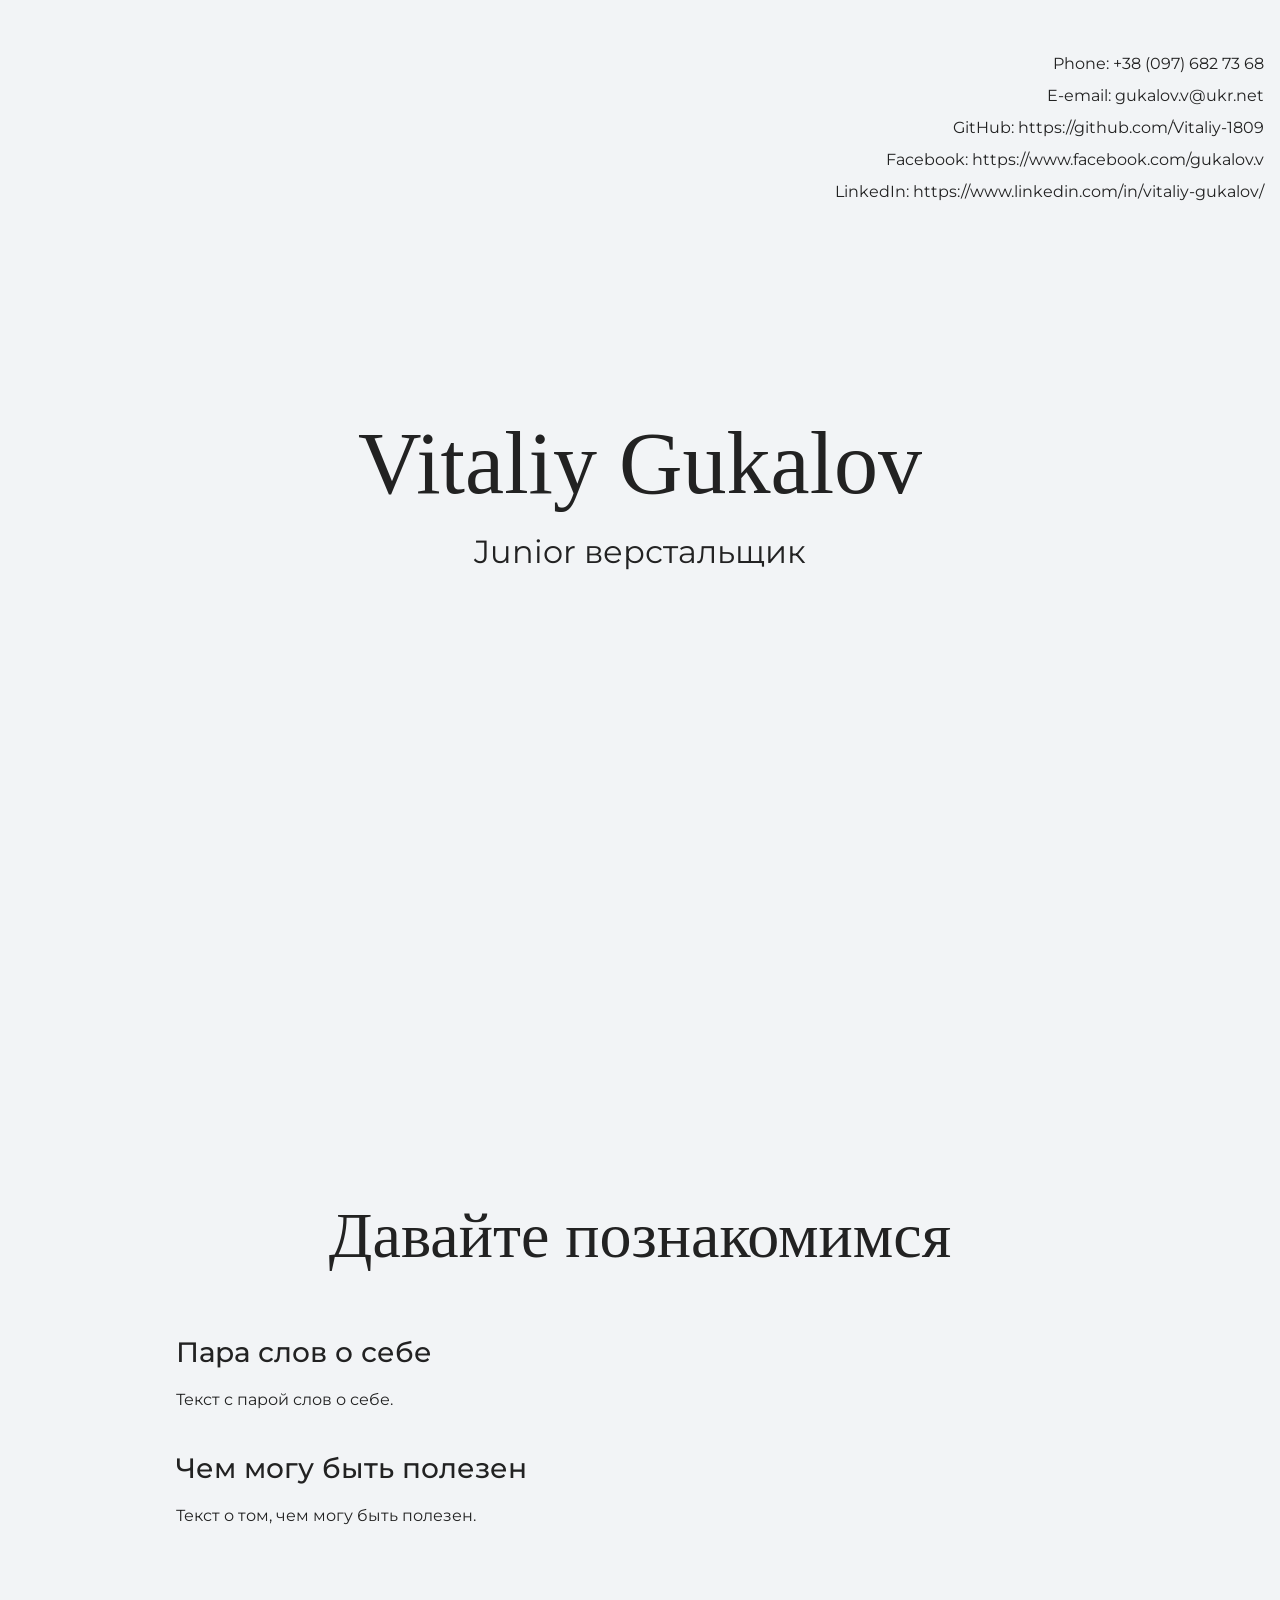
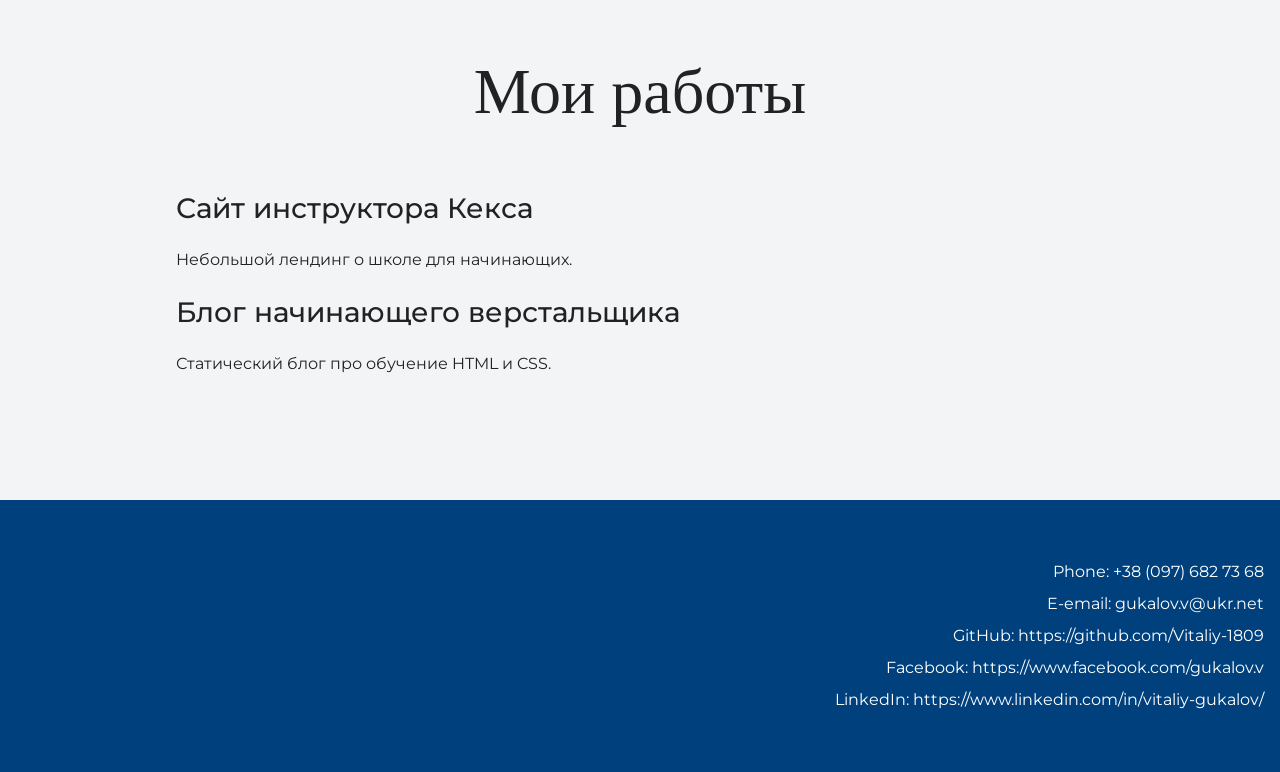
==== index.html @ 78ccd0f3 "loading site files" ====
<!DOCTYPE html>
<html lang="ru">
  <head>
    <meta charset="UTF-8">
    <link rel="stylesheet" href="style.css">
    <link rel="stylesheet" href="https://fonts.googleapis.com/css?family=Montserrat:400,500,700|Old+Standard+TT&display=swap&subset=cyrillic" >
    <title>Портфолио Junior верстальщика</title>
  </head>

  <body>
    <header class="page-header">
      <div class="container">
        <p>Phone: +38 (097) 682 73 68<br>
        E-email: gukalov.v@ukr.net<br>
        GitHub: https://github.com/Vitaliy-1809<br>
        Facebook: https://www.facebook.com/gukalov.v<br>
        LinkedIn: https://www.linkedin.com/in/vitaliy-gukalov/</p>
      </div>
    </header>

    <section class="hero-image">
      <div class="container">
        <h1 class="heading">Vitaliy Gukalov</h1>
        <p>Junior верстальщик</p>
      </div>
    </section>

    <section class="intro">
      <div class="container">
        <h2 class="subheading">Давайте познакомимся</h2>
        <h3>Пара слов о себе</h3>
        <p>Текст с парой слов о себе.</p>
        <h3>Чем могу быть полезен</h3>
        <p>Текст о том, чем могу быть полезен.</p>
      </div>
    </section>

    <section class="portfolio">
      <div class="container">
        <h2 class="subheading">Мои работы</h2>

        <h3>Сайт инструктора Кекса</h3>
        <p>Небольшой лендинг о школе для начинающих.</p>

        <h3>Блог начинающего верстальщика</h3>
        <p>Статический блог про обучение HTML и CSS.</p>
      </div>
    </section>

    <footer class="page-footer">
      <div class="container">
        <p>Phone: +38 (097) 682 73 68<br>
        E-email: gukalov.v@ukr.net<br>
        GitHub: https://github.com/Vitaliy-1809<br>
        Facebook: https://www.facebook.com/gukalov.v<br>
        LinkedIn: https://www.linkedin.com/in/vitaliy-gukalov/</p>
      </div>
    </footer>
  </body>
</html>
---- style.css ----
body {
  margin: 0;
  min-width: 960px;
  font-family: "Montserrat", "Helvetica", "Arial", sans-serif;
  font-size: 16px;
  line-height: 32px;
  color: #222222;
  background-color: #f2f4f6;
  background-image: url("img/hero-bg.jpg");
  background-repeat: no-repeat;
  background-position: top center;
}

.container {
  max-width: 928px;
  margin: 0 auto;
  padding: 0 16px;
}

.page-header {
  margin: 0 0 160px;
  padding: 32px 0 32px;
}

.page-header .container,
.page-footer .container {
  max-width: 1408px;
  text-align: right;
}

.page-header a {
  margin-left: 56px;
  color: #288be6;
  text-decoration: none;
  background-repeat: no-repeat;
  background-position: left;
}

.header-email {
  padding-left: 30px;
  background-image: url("img/icon-email-header.svg");
}

.header-phone {
  padding-left: 25px;
  background-image: url("img/icon-phone-header.svg");
}

.hero-image {
  margin-bottom: 620px;
}

.hero-image .container {
  max-width: 1408px;
  text-align: center;
}

.heading {
  margin: 0 0 16px;
  font-family: "Old Standard TT", "Times", "Times New Roman", serif;
  font-size: 88px;
  line-height: 96px;
  font-weight: 400;
}

.hero-image p {
  margin: 0;
  font-size: 32px;
  line-height: 48px;
}

.intro {
  margin: 0 0 120px;
}

.subheading {
  margin: 0 0 56px;
  font-family: "Old Standard TT", "Times", "Times New Roman", serif;
  font-size: 64px;
  line-height: 80px;
  font-weight: 400;
  text-align: center;
}

.user-image {
  margin: 0 0 32px;
  text-align: center;
}

.intro h3,
.portfolio h3 {
  margin: 0 0 12px;
  font-size: 28px;
  line-height: 40px;
  font-weight: 500;
}

.intro p {
  margin: 0 0 32px;
}

.skills-list {
  margin: 0;
  padding: 0;
}

.skills-list dt {
  padding-left: 32px;
  background-repeat: no-repeat;
  background-position: left;
}

.skill-html {
  background-image: url("img/icon-html.svg");
}

.skill-css {
  background-image: url("img/icon-css.svg");
}

.level {
  margin: 4px 0 16px;
  padding: 0;
  height: 14px;
  font-size: 0;
  background-color: #ffffff;
  border: 1px solid #86c3fa;
  border-radius: 8px;
}

.level div {
  margin: 1px;
  height: 12px;
  background-color: #288be6;
  border-radius: 6px;
}

.portfolio {
  margin: 0 0 120px;
}

.projects {
  margin: 0;
  padding: 0;
  list-style: none;
}

.projects li {
  margin: 0 0 80px;
}

.project-image {
  margin: 0 0 24px;
  text-align: center;
}

.projects p {
  margin: 0 0 24px;
}

.button {
  padding: 6px 20px;
  display: inline-block;
  vertical-align: baseline;
  text-decoration: none;
  text-transform: uppercase;
  border-radius: 4px;
  background-color: #288be6;
  color: #ffffff;
}

.page-footer {
  padding: 40px 0;
  background-color: #00417d;
  color: #ffffff;
}

.page-footer a {
  margin-left: 56px;
  color: inherit;
  text-decoration: none;
  background-repeat: no-repeat;
  background-position: left;
}

.footer-email {
  padding-left: 30px;
  background-image: url("img/icon-email-footer.svg");
}

.footer-phone {
  padding-left: 25px;
  background-image: url("img/icon-phone-footer.svg");
}
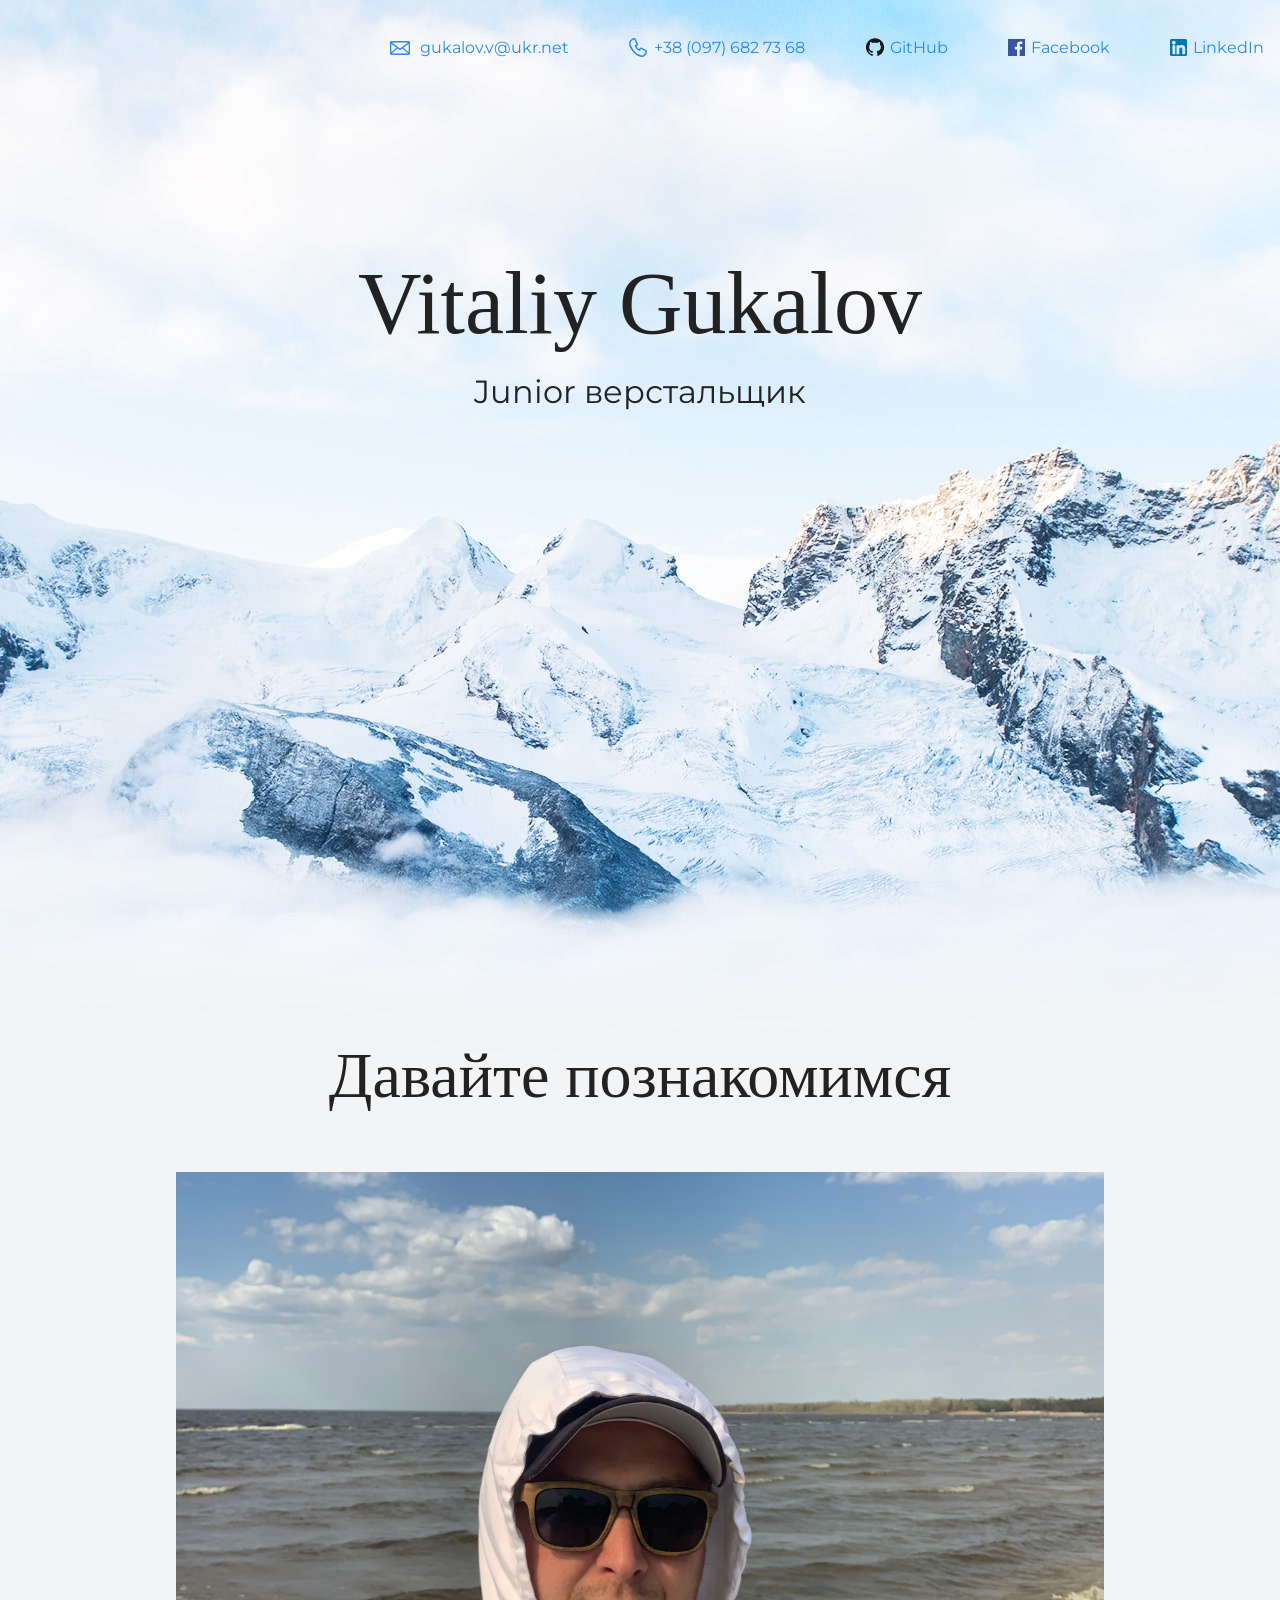
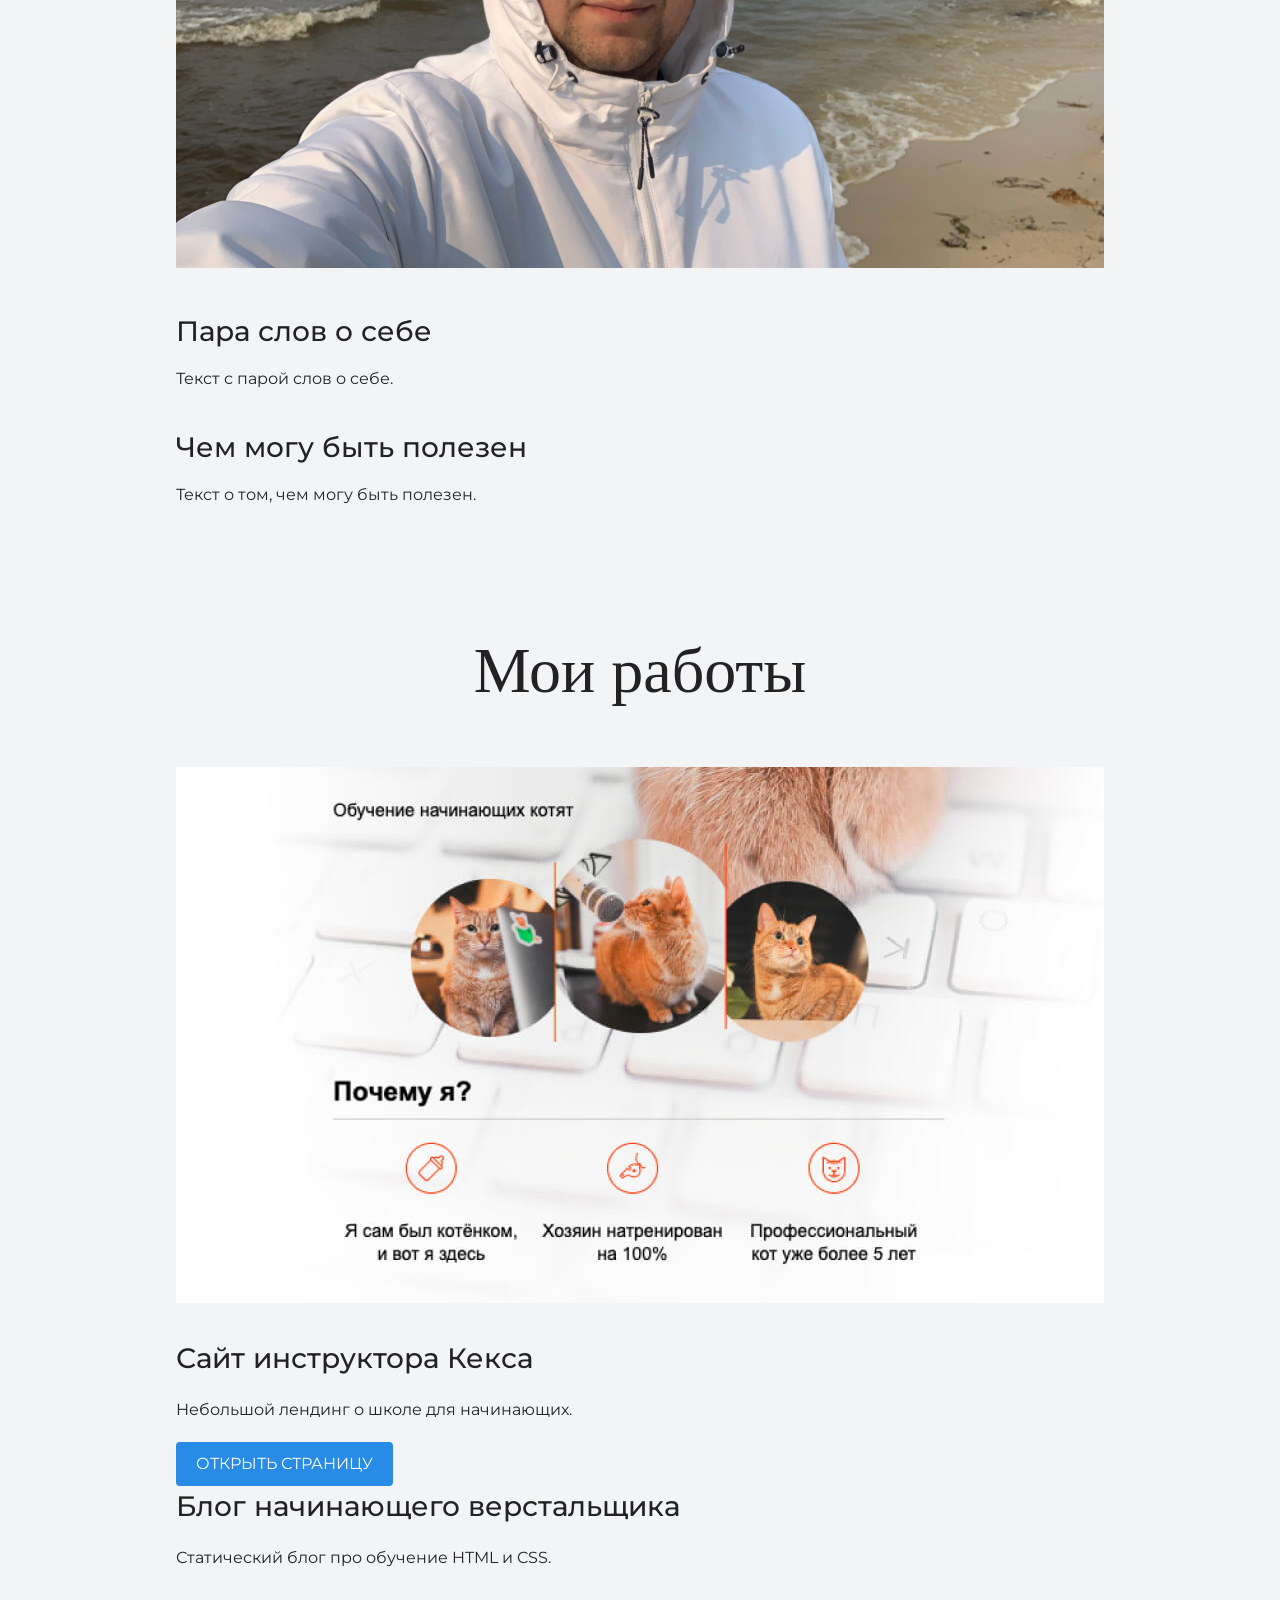
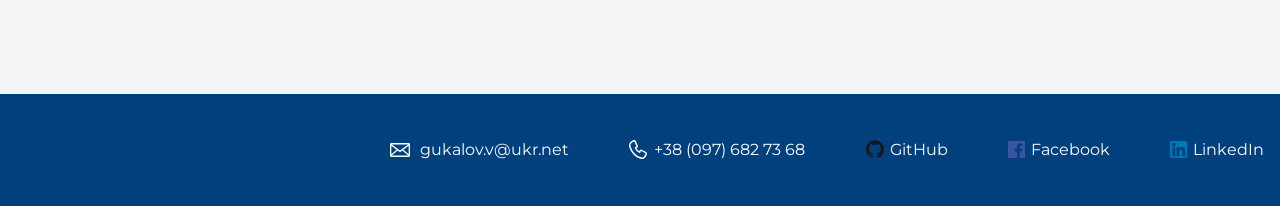
==== commit e28c0b6b: "changes on site" ====
--- a/index.html
+++ b/index.html
@@ -10,11 +10,11 @@
   <body>
     <header class="page-header">
       <div class="container">
-        <p>Phone: +38 (097) 682 73 68<br>
-        E-email: gukalov.v@ukr.net<br>
-        GitHub: https://github.com/Vitaliy-1809<br>
-        Facebook: https://www.facebook.com/gukalov.v<br>
-        LinkedIn: https://www.linkedin.com/in/vitaliy-gukalov/</p>
+        <a class="header-email" href="mailto:gukalov.v@ukr.net">gukalov.v@ukr.net</a>
+        <a class="header-phone" href="tel:+380976827368">+38 (097) 682 73 68</a>
+        <a class="header-github" href="https://github.com/Vitaliy-1809">GitHub</a>
+        <a class="header-facebook" href="https://www.facebook.com/gukalov.v">Facebook</a>
+        <a class="header-linkedin" href="https://www.linkedin.com/in/vitaliy-gukalov/">LinkedIn</a>
       </div>
     </header>
 
@@ -28,6 +28,9 @@
     <section class="intro">
       <div class="container">
         <h2 class="subheading">Давайте познакомимся</h2>
+        <figure class="user-image">
+          <img src="files/user.jpg" width="928" alt="Vitaliy Gukalov">
+        </figure>
         <h3>Пара слов о себе</h3>
         <p>Текст с парой слов о себе.</p>
         <h3>Чем могу быть полезен</h3>
@@ -38,10 +41,12 @@
     <section class="portfolio">
       <div class="container">
         <h2 class="subheading">Мои работы</h2>
-
+        <figure class="project-image">
+          <img src="files/project.jpg" width="928" height="536" alt="Cайт инструктора Кекса">
+        </figure>
         <h3>Сайт инструктора Кекса</h3>
         <p>Небольшой лендинг о школе для начинающих.</p>
-
+        <a class="button" href="source/project/index.html">Открыть страницу</a>
         <h3>Блог начинающего верстальщика</h3>
         <p>Статический блог про обучение HTML и CSS.</p>
       </div>
@@ -49,11 +54,11 @@
 
     <footer class="page-footer">
       <div class="container">
-        <p>Phone: +38 (097) 682 73 68<br>
-        E-email: gukalov.v@ukr.net<br>
-        GitHub: https://github.com/Vitaliy-1809<br>
-        Facebook: https://www.facebook.com/gukalov.v<br>
-        LinkedIn: https://www.linkedin.com/in/vitaliy-gukalov/</p>
+        <a class="footer-email" href="mailto:gukalov.v@ukr.net">gukalov.v@ukr.net</a>
+        <a class="footer-phone" href="tel:+380976827368">+38 (097) 682 73 68</a>
+        <a class="footer-github" href="https://github.com/Vitaliy-1809">GitHub</a>
+        <a class="footer-facebook" href="https://www.facebook.com/gukalov.v">Facebook</a>
+        <a class="footer-linkedin" href="https://www.linkedin.com/in/vitaliy-gukalov/">LinkedIn</a>
       </div>
     </footer>
   </body>
--- a/style.css
+++ b/style.css
@@ -44,6 +44,24 @@
 .header-phone {
   padding-left: 25px;
   background-image: url("img/icon-phone-header.svg");
+}
+
+.header-github {
+  padding-left: 25px;
+  background-image: url("img/icon-github-header.svg");
+  background-size: 20px;
+}
+
+.header-facebook {
+  padding-left: 23px;
+  background-image: url("img/icon-facebook-header.svg");
+  background-size: 17px;
+}
+
+.header-linkedin {
+  padding-left: 23px;
+  background-image: url("img/icon-linkedin-header.svg");
+  background-size: 17px;
 }
 
 .hero-image {
@@ -191,4 +209,22 @@
 .footer-phone {
   padding-left: 25px;
   background-image: url("img/icon-phone-footer.svg");
+}
+
+.footer-github {
+  padding-left: 25px;
+  background-image: url("img/icon-github-footer.svg");
+  background-size: 20px;
+}
+
+.footer-facebook {
+  padding-left: 23px;
+  background-image: url("img/icon-facebook-footer.svg");
+  background-size: 17px;
+}
+
+.footer-linkedin {
+  padding-left: 23px;
+  background-image: url("img/icon-linkedin-footer.svg");
+  background-size: 17px;
 }
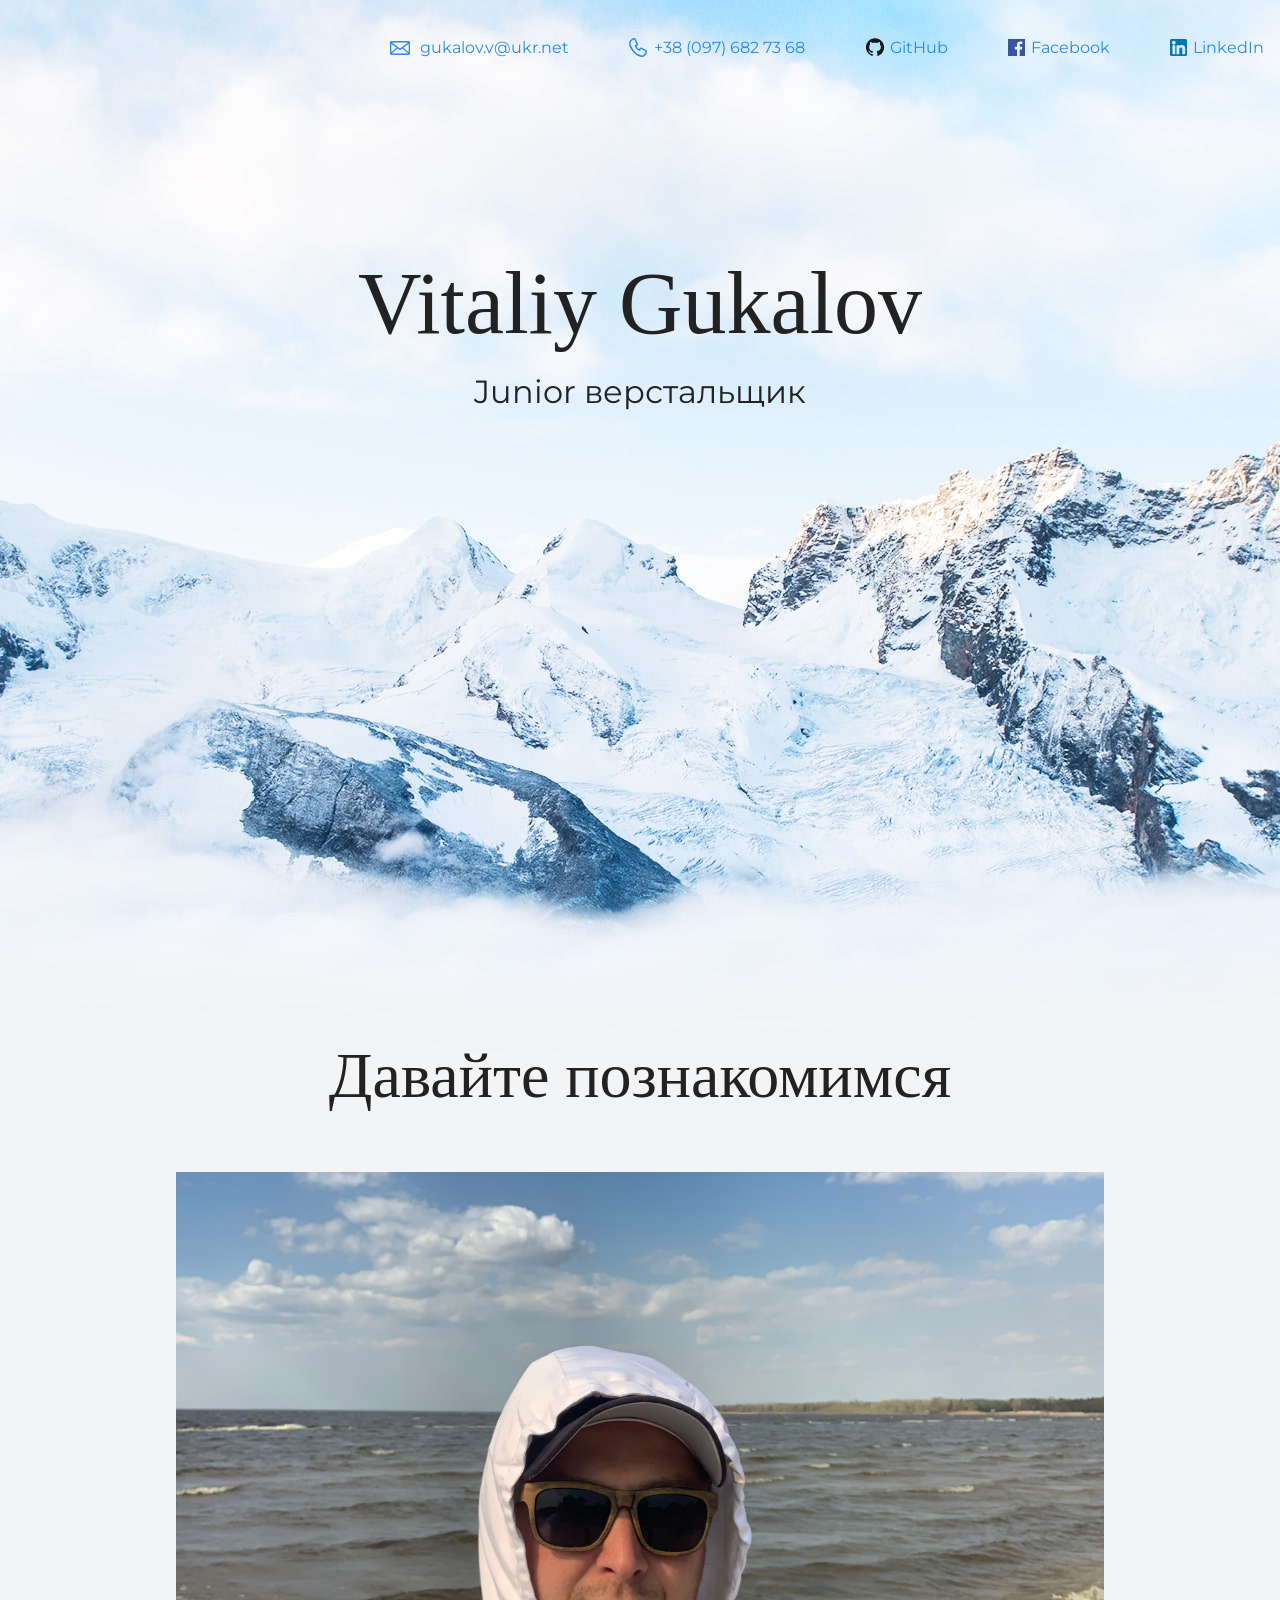
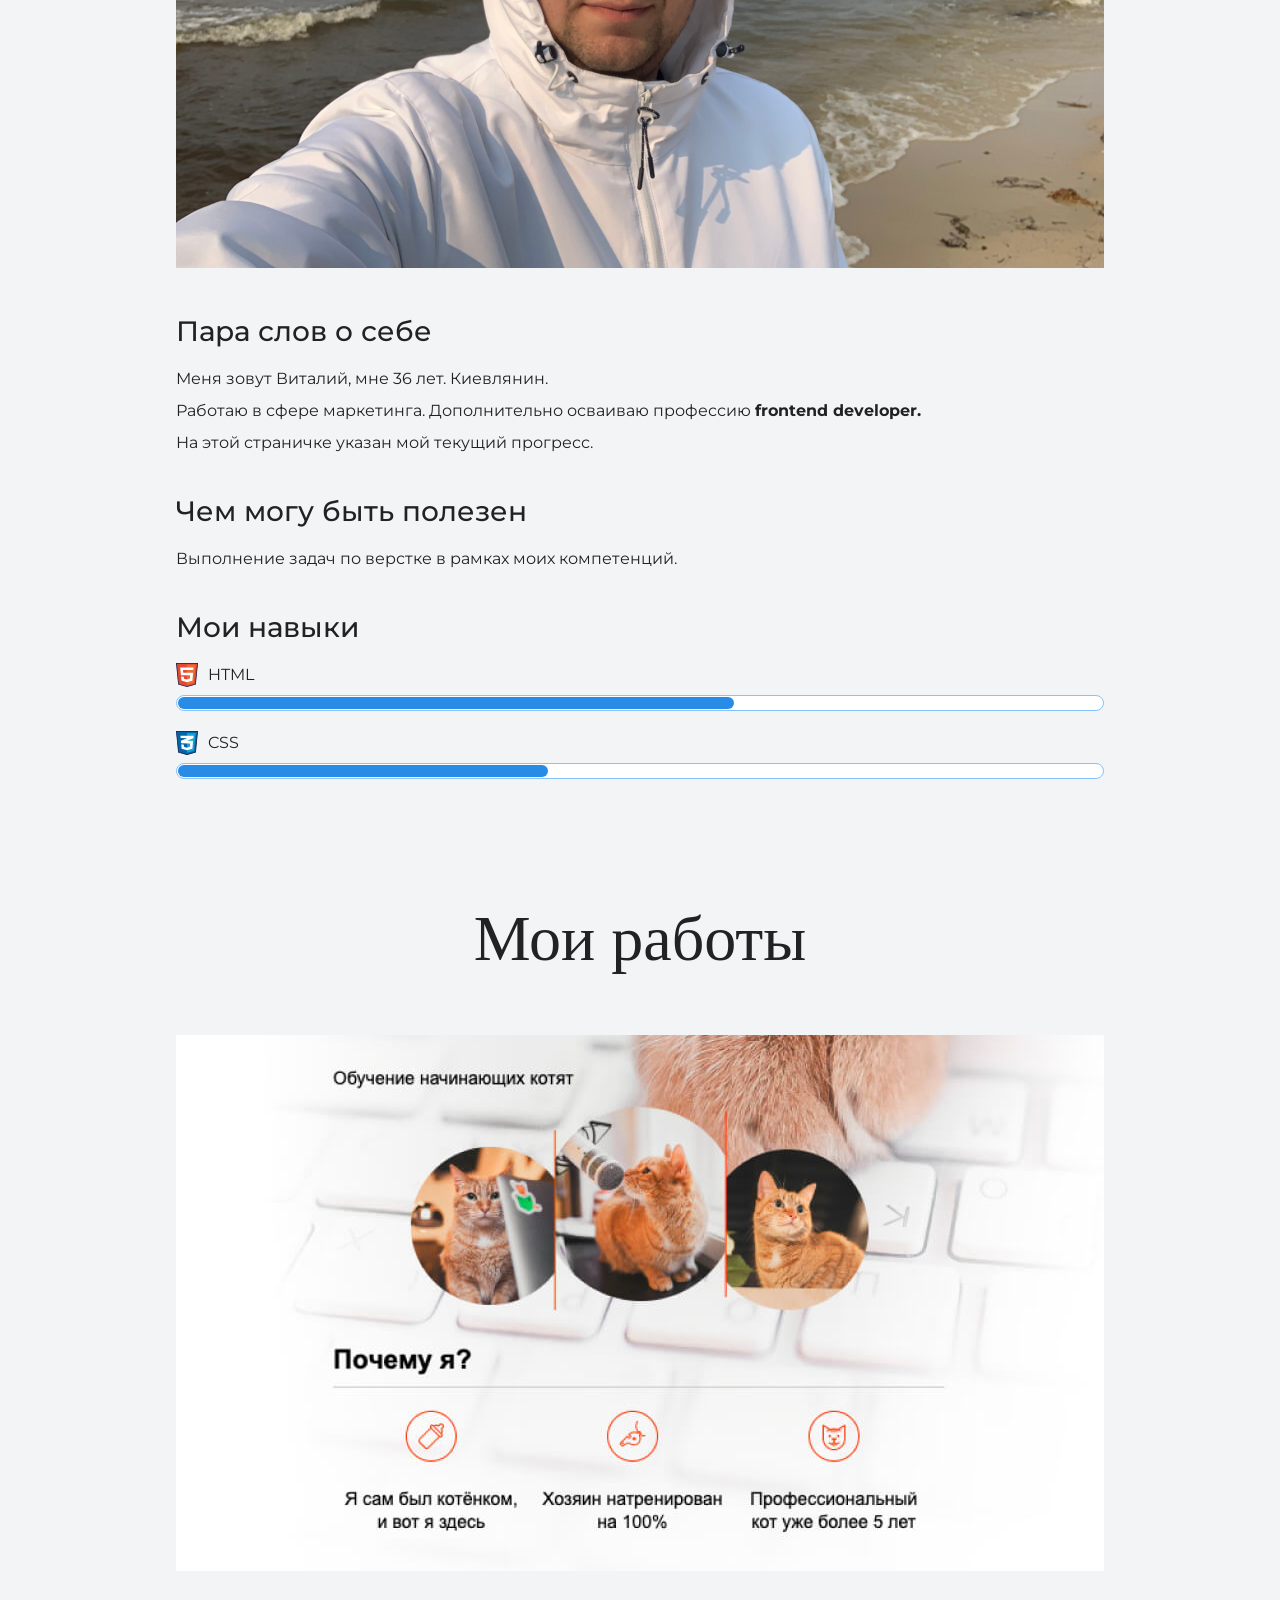
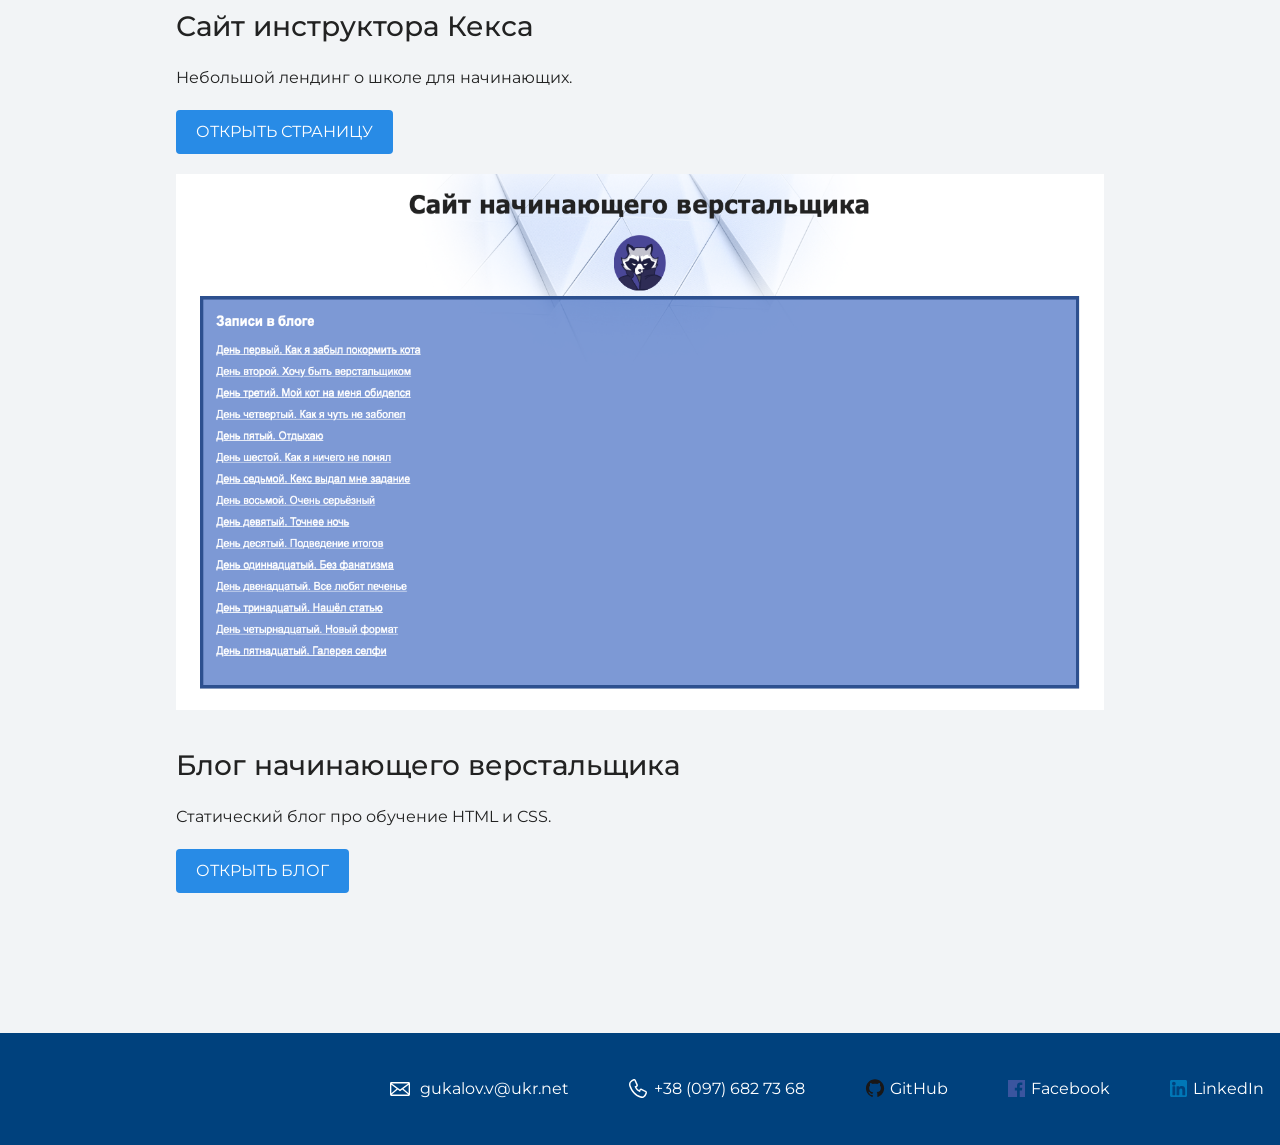
==== commit 239f256f: "final edits on the site" ====
--- a/index.html
+++ b/index.html
@@ -31,10 +31,24 @@
         <figure class="user-image">
           <img src="files/user.jpg" width="928" alt="Vitaliy Gukalov">
         </figure>
-        <h3>Пара слов о себе</h3>
-        <p>Текст с парой слов о себе.</p>
-        <h3>Чем могу быть полезен</h3>
-        <p>Текст о том, чем могу быть полезен.</p>
+        <div>
+          <h3>Пара слов о себе</h3>
+          <p>Меня зовут Виталий, мне 36 лет. Киевлянин.<br> Работаю в сфере маркетинга. Дополнительно осваиваю профессию <b>frontend developer.</b><br>
+          На этой страничке указан мой текущий прогресс.</p>
+        </div>
+        <div>
+          <h3>Чем могу быть полезен</h3>
+          <p>Выполнение задач по верстке в рамках моих компетенций.</p>
+        </div>
+        <div class="skills">
+          <h3>Мои навыки</h3>
+          <dl class="skills-list">
+            <dt class="skill-html">HTML</dt>
+            <dd class="level"><div style="width: 60%;">60%</div></dd>
+            <dt class="skill-css">CSS</dt>
+            <dd class="level"><div style="width: 40%;">40%</div></dd>
+          </dl>
+        </div>
       </div>
     </section>
 
@@ -47,8 +61,12 @@
         <h3>Сайт инструктора Кекса</h3>
         <p>Небольшой лендинг о школе для начинающих.</p>
         <a class="button" href="source/project/index.html">Открыть страницу</a>
+        <figure class="project-image">
+          <img src="files/project2.png" width="928" height="536" alt="Блог начинающего верстальщика">
+        </figure>
         <h3>Блог начинающего верстальщика</h3>
         <p>Статический блог про обучение HTML и CSS.</p>
+        <a class="button" href="source/project6/index.html">Открыть блог</a>
       </div>
     </section>
 
--- a/style.css
+++ b/style.css
@@ -178,6 +178,7 @@
 
 .button {
   padding: 6px 20px;
+  margin-bottom: 20px;
   display: inline-block;
   vertical-align: baseline;
   text-decoration: none;
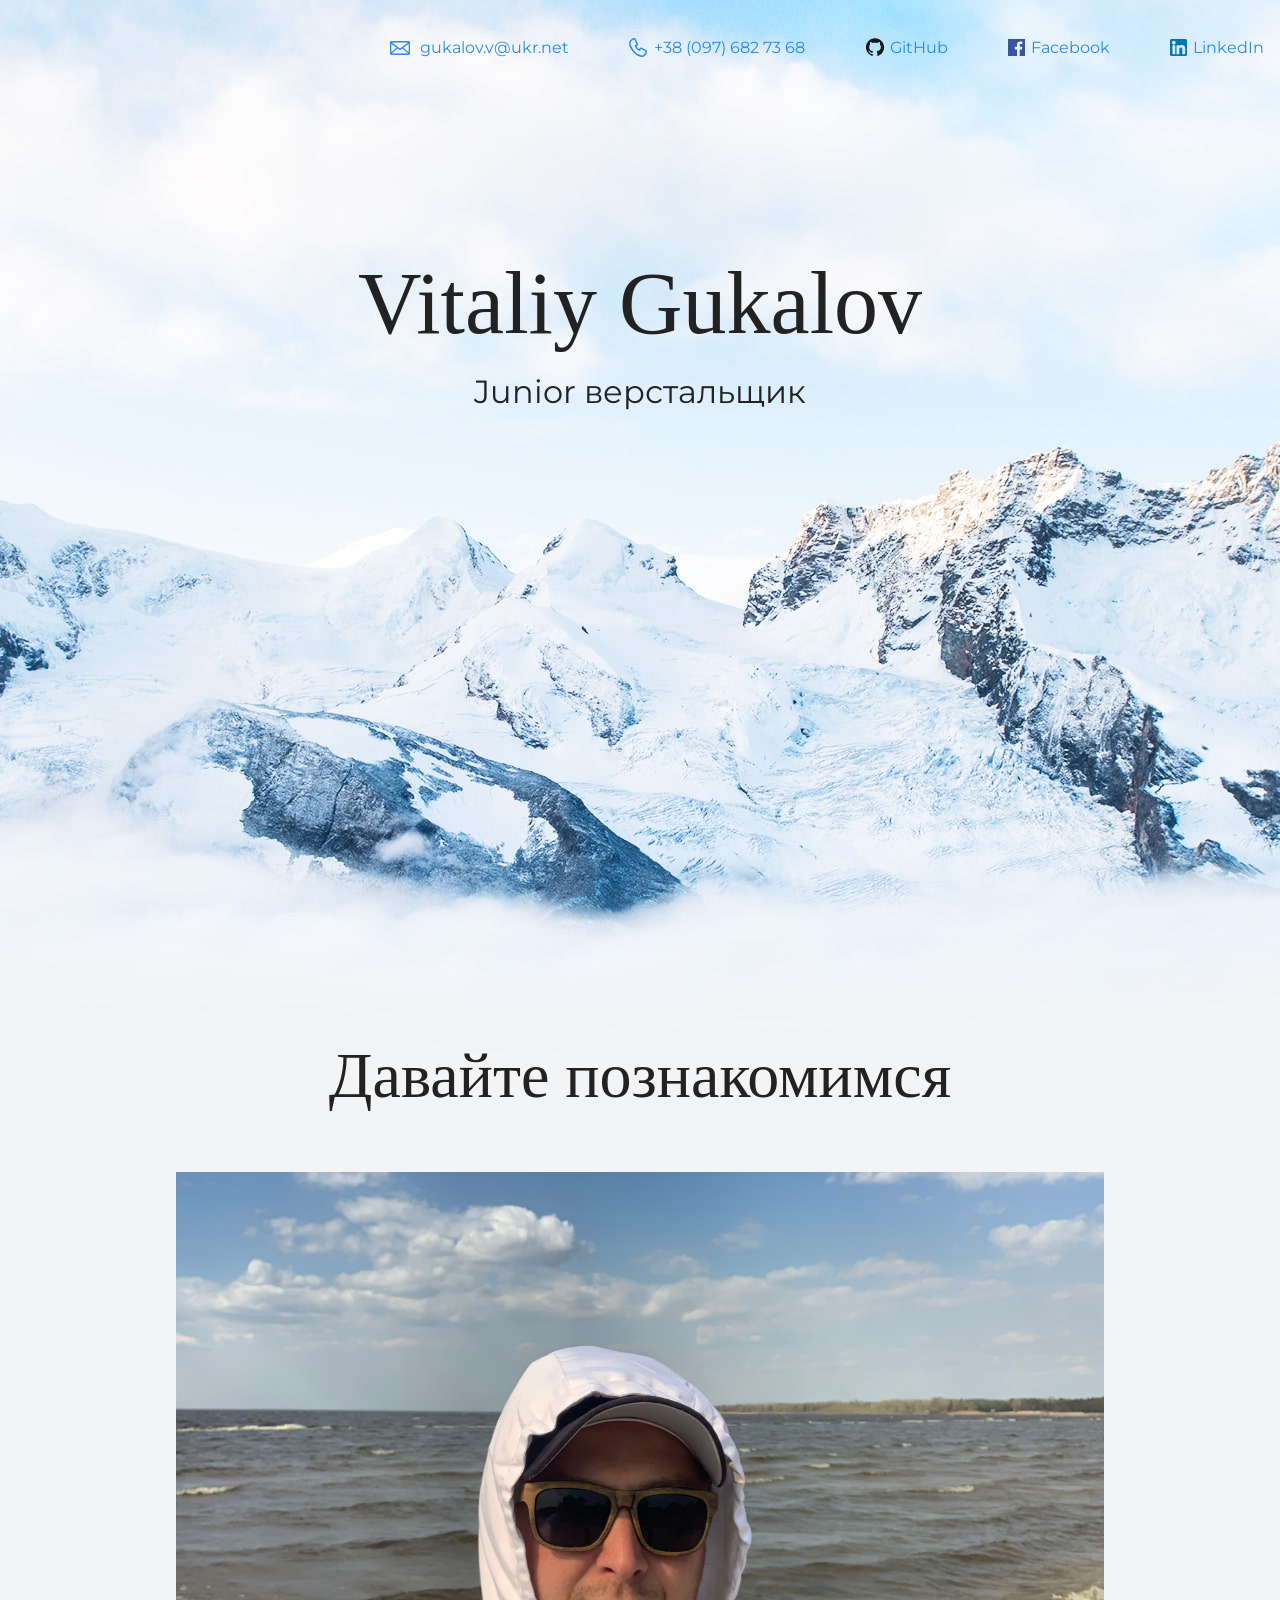
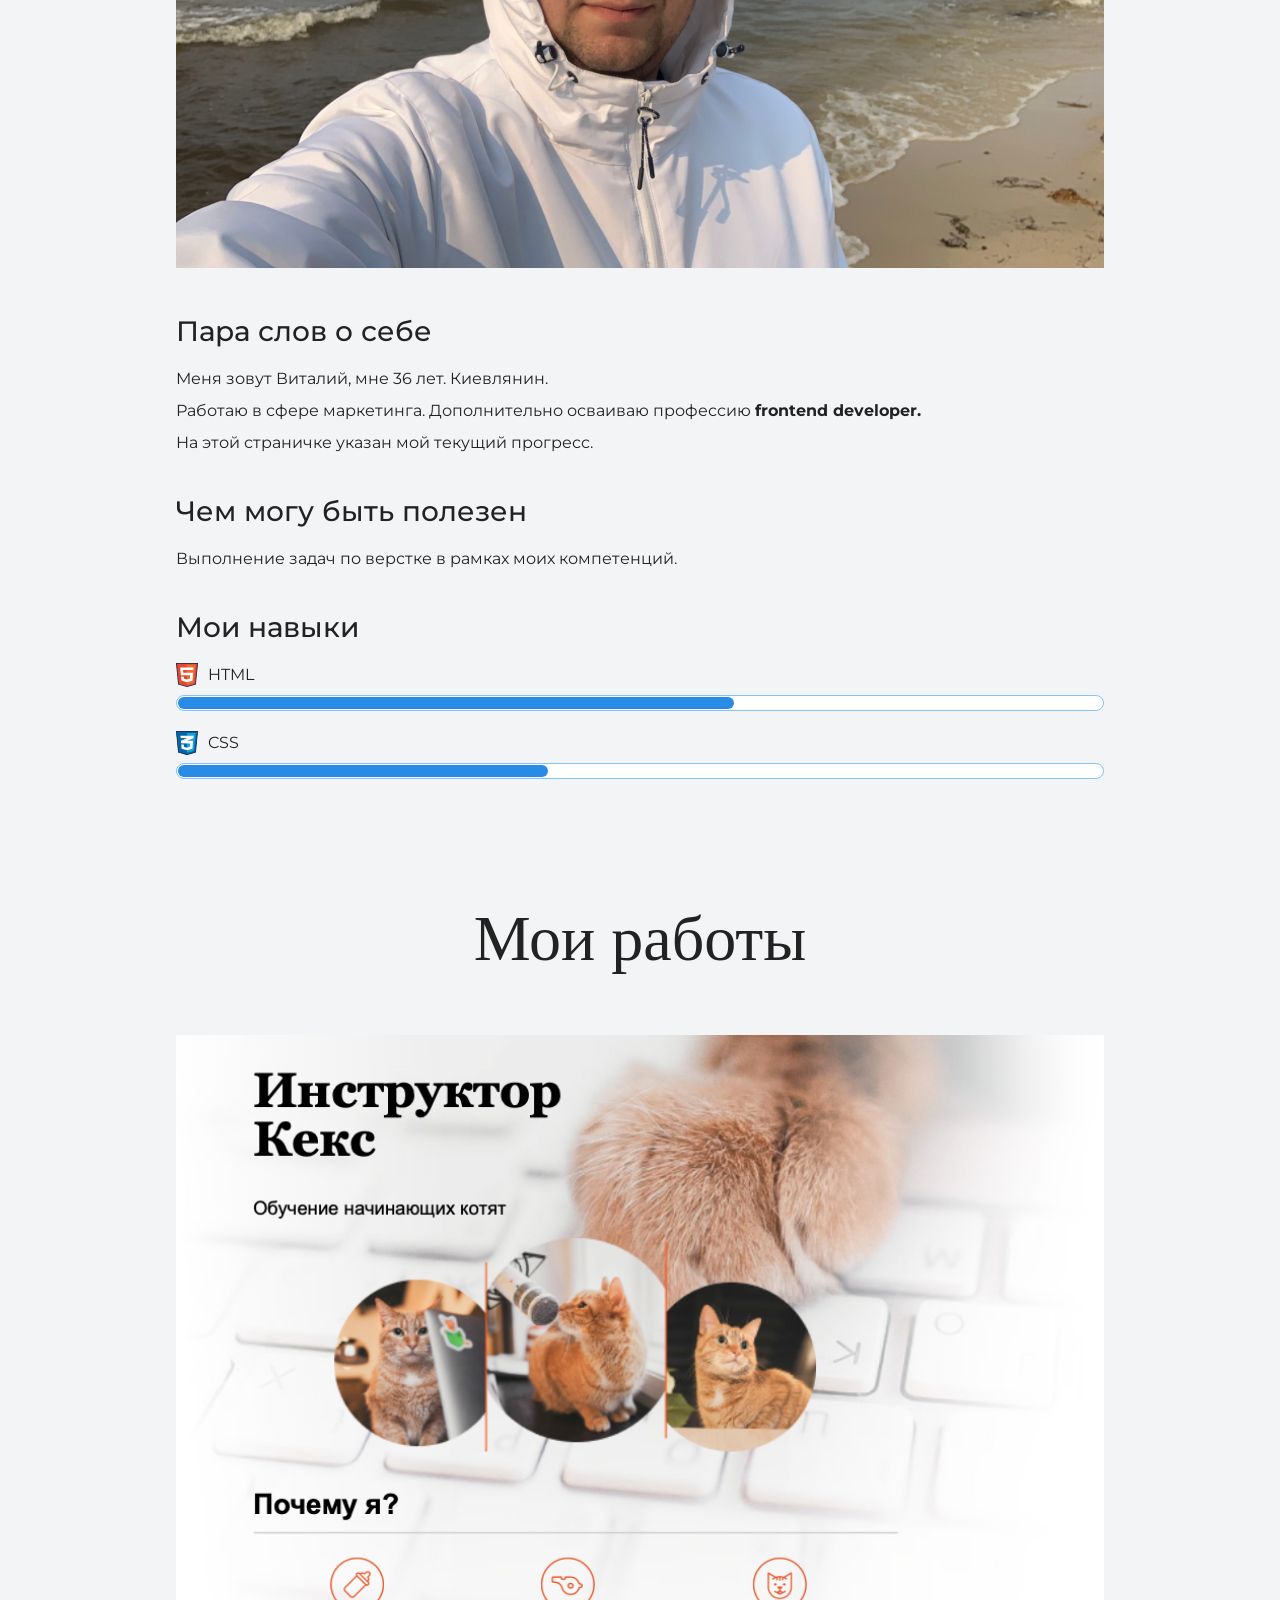
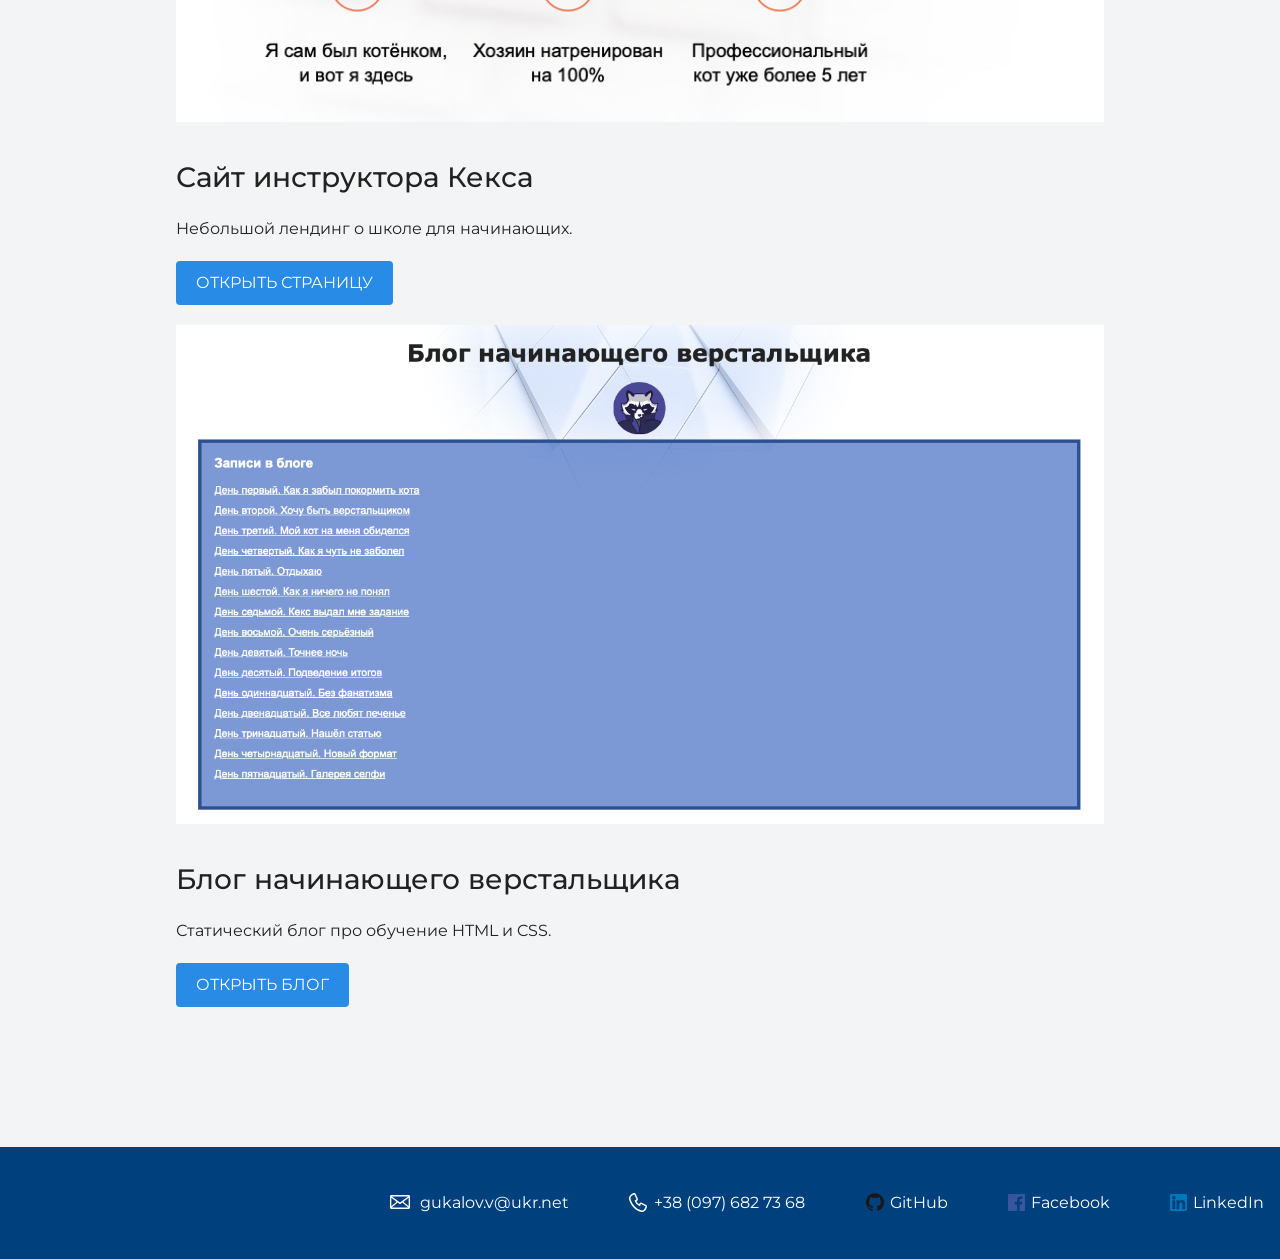
==== commit 57ae348c: "grand final edits on the site" ====
--- a/index.html
+++ b/index.html
@@ -56,13 +56,13 @@
       <div class="container">
         <h2 class="subheading">Мои работы</h2>
         <figure class="project-image">
-          <img src="files/project.jpg" width="928" height="536" alt="Cайт инструктора Кекса">
+          <img src="files/project.png" width="928" alt="Cайт инструктора Кекса">
         </figure>
         <h3>Сайт инструктора Кекса</h3>
         <p>Небольшой лендинг о школе для начинающих.</p>
         <a class="button" href="source/project/index.html">Открыть страницу</a>
         <figure class="project-image">
-          <img src="files/project2.png" width="928" height="536" alt="Блог начинающего верстальщика">
+          <img src="files/project2.png" width="928" alt="Блог начинающего верстальщика">
         </figure>
         <h3>Блог начинающего верстальщика</h3>
         <p>Статический блог про обучение HTML и CSS.</p>
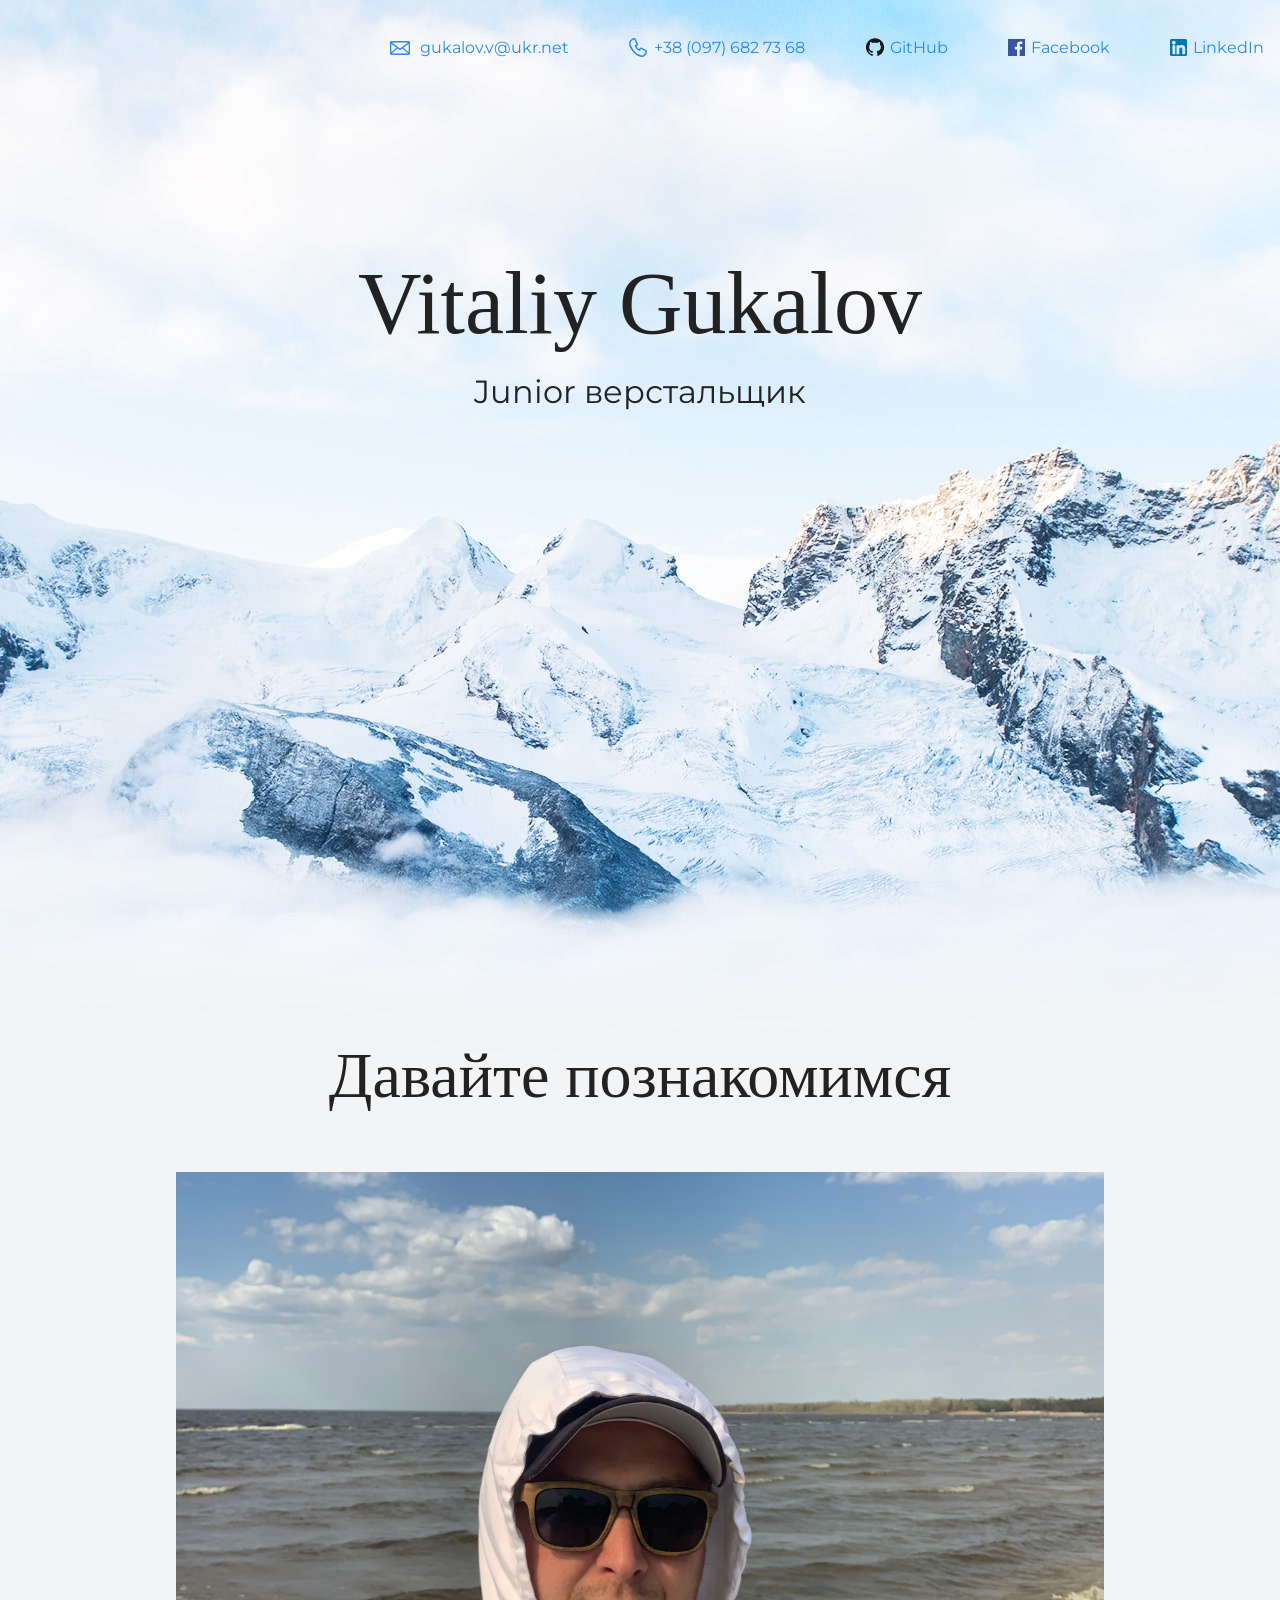
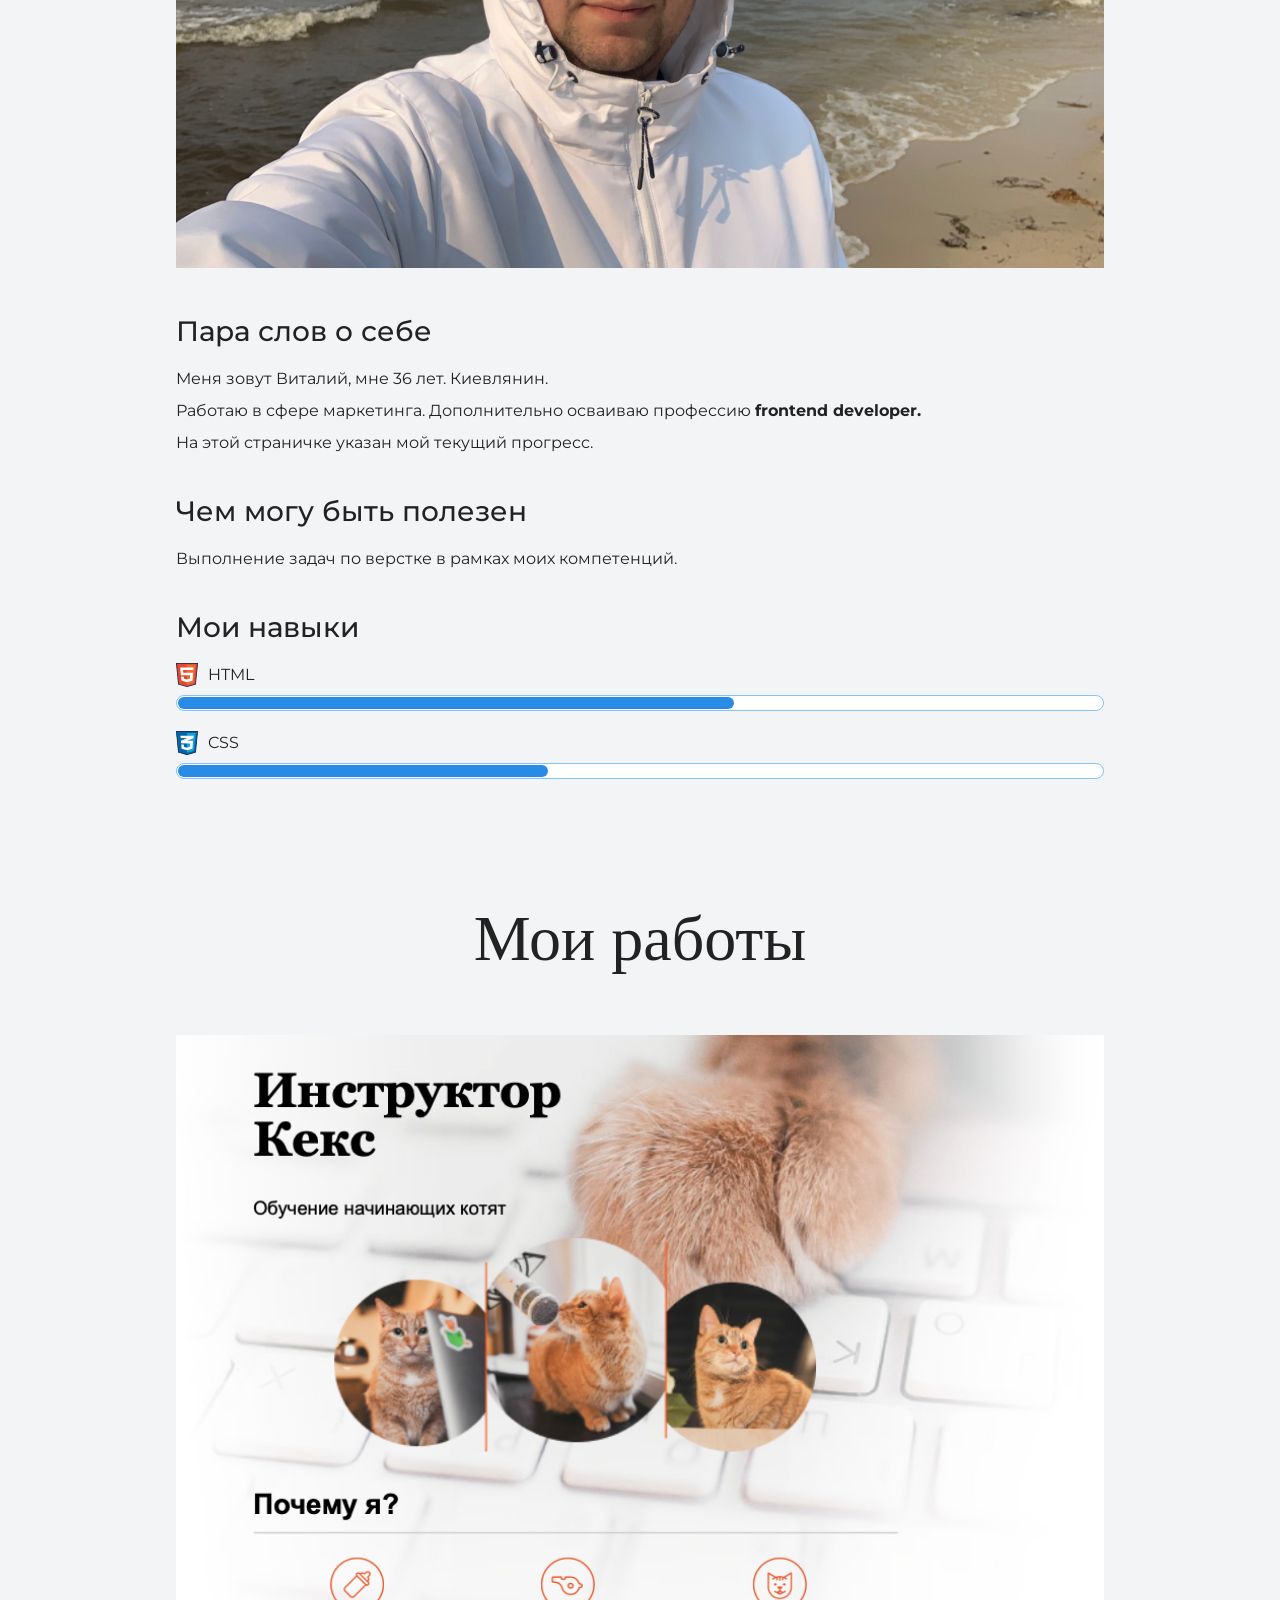
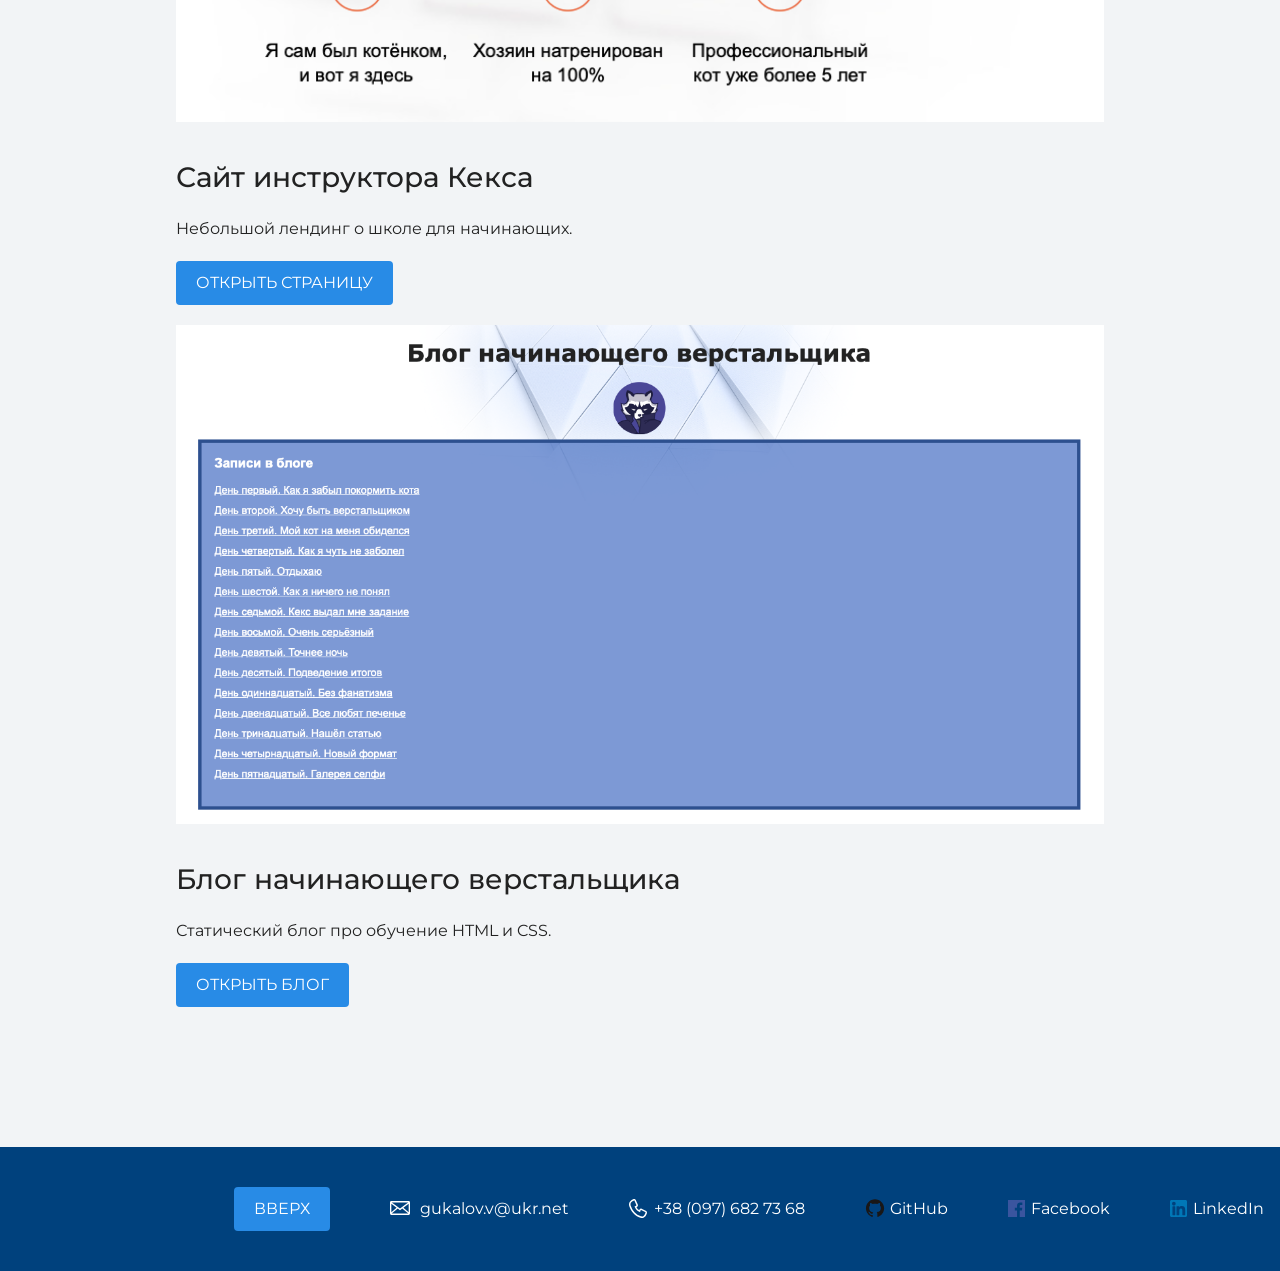
==== commit 71dce8ab: "new effects on site" ====
--- a/index.html
+++ b/index.html
@@ -1,10 +1,15 @@
 <!DOCTYPE html>
 <html lang="ru">
+<html prefix="og: http://ogp.me/ns#">
   <head>
     <meta charset="UTF-8">
+    <title>Портфолио Junior верстальщика</title>
+    <meta property="og:title" content="Vitaliy Gukalov - portfolio">
+    <meta property="og:type" content="article">
+    <meta property="og:url" content="https://vitaliy-1809.github.io/my-site/">
+    <meta property="og:image" content="https://vitaliy-1809.github.io/my-site/files/user.jpg">
     <link rel="stylesheet" href="style.css">
-    <link rel="stylesheet" href="https://fonts.googleapis.com/css?family=Montserrat:400,500,700|Old+Standard+TT&display=swap&subset=cyrillic" >
-    <title>Портфолио Junior верстальщика</title>
+    <link rel="stylesheet" href="https://fonts.googleapis.com/css?family=Montserrat:400,500,700|Old+Standard+TT&display=swap&subset=cyrillic">
   </head>
 
   <body>
@@ -16,6 +21,13 @@
         <a class="header-facebook" href="https://www.facebook.com/gukalov.v">Facebook</a>
         <a class="header-linkedin" href="https://www.linkedin.com/in/vitaliy-gukalov/">LinkedIn</a>
       </div>
+      <!--<nav class="main-menu">
+        <ul>
+          <li><a href="#about"><i class="fa fa-home fa-fw"></i>Обо мне</a></li>
+          <li><a href="#skills">Мои навыки</a></li>
+          <li><a href="#works">Мои работы</a></li>
+        </ul>
+      </nav>-->
     </header>
 
     <section class="hero-image">
@@ -27,7 +39,7 @@
 
     <section class="intro">
       <div class="container">
-        <h2 class="subheading">Давайте познакомимся</h2>
+        <h2 class="subheading" id="about">Давайте познакомимся</h2>
         <figure class="user-image">
           <img src="files/user.jpg" width="928" alt="Vitaliy Gukalov">
         </figure>
@@ -41,7 +53,7 @@
           <p>Выполнение задач по верстке в рамках моих компетенций.</p>
         </div>
         <div class="skills">
-          <h3>Мои навыки</h3>
+          <h3 id="skills">Мои навыки</h3>
           <dl class="skills-list">
             <dt class="skill-html">HTML</dt>
             <dd class="level"><div style="width: 60%;">60%</div></dd>
@@ -54,7 +66,7 @@
 
     <section class="portfolio">
       <div class="container">
-        <h2 class="subheading">Мои работы</h2>
+        <h2 class="subheading" id="works">Мои работы</h2>
         <figure class="project-image">
           <img src="files/project.png" width="928" alt="Cайт инструктора Кекса">
         </figure>
@@ -72,6 +84,7 @@
 
     <footer class="page-footer">
       <div class="container">
+        <a class="button2" href="#">Вверх</a>
         <a class="footer-email" href="mailto:gukalov.v@ukr.net">gukalov.v@ukr.net</a>
         <a class="footer-phone" href="tel:+380976827368">+38 (097) 682 73 68</a>
         <a class="footer-github" href="https://github.com/Vitaliy-1809">GitHub</a>
--- a/style.css
+++ b/style.css
@@ -11,6 +11,32 @@
   background-position: top center;
 }
 
+/*
+ul {
+  list-style: none; 
+  margin: 0 auto;
+  overflow: hidden;
+  padding: 0;
+}
+
+.main-menu a:hover {
+  background: #899094;
+  text-decoration: underline;
+  color: white;
+  transition: .5s linear;
+}
+*/
+
+.blog-navigation {
+  margin-bottom: 30px;
+  padding: 20px;
+
+  background-color: rgba(68, 112, 196, 0.7);
+  border: 5px solid #2d508f;
+
+  color: #ffffff;
+}
+
 .container {
   max-width: 928px;
   margin: 0 auto;
@@ -34,6 +60,12 @@
   text-decoration: none;
   background-repeat: no-repeat;
   background-position: left;
+  transition: .5s linear;
+}
+
+.page-header a:hover {
+  text-decoration: underline;
+  color: rgb(0, 0, 0);
 }
 
 .header-email {
@@ -186,6 +218,24 @@
   border-radius: 4px;
   background-color: #288be6;
   color: #ffffff;
+  transition: .5s linear;
+}
+
+.portfolio a:hover {
+  text-decoration: underline;
+  color: rgb(0, 0, 0);
+}
+
+.button2 {
+  padding: 6px 20px;
+  display: inline-block;
+  vertical-align: baseline;
+  text-decoration: none;
+  text-transform: uppercase;
+  border-radius: 4px;
+  background-color: #288be6;
+  color: #ffffff;
+  transition: .5s linear;
 }
 
 .page-footer {
@@ -200,6 +250,12 @@
   text-decoration: none;
   background-repeat: no-repeat;
   background-position: left;
+  transition: .5s linear;
+}
+
+.page-footer a:hover {
+  text-decoration: underline;
+  color: rgb(0, 0, 0);
 }
 
 .footer-email {
